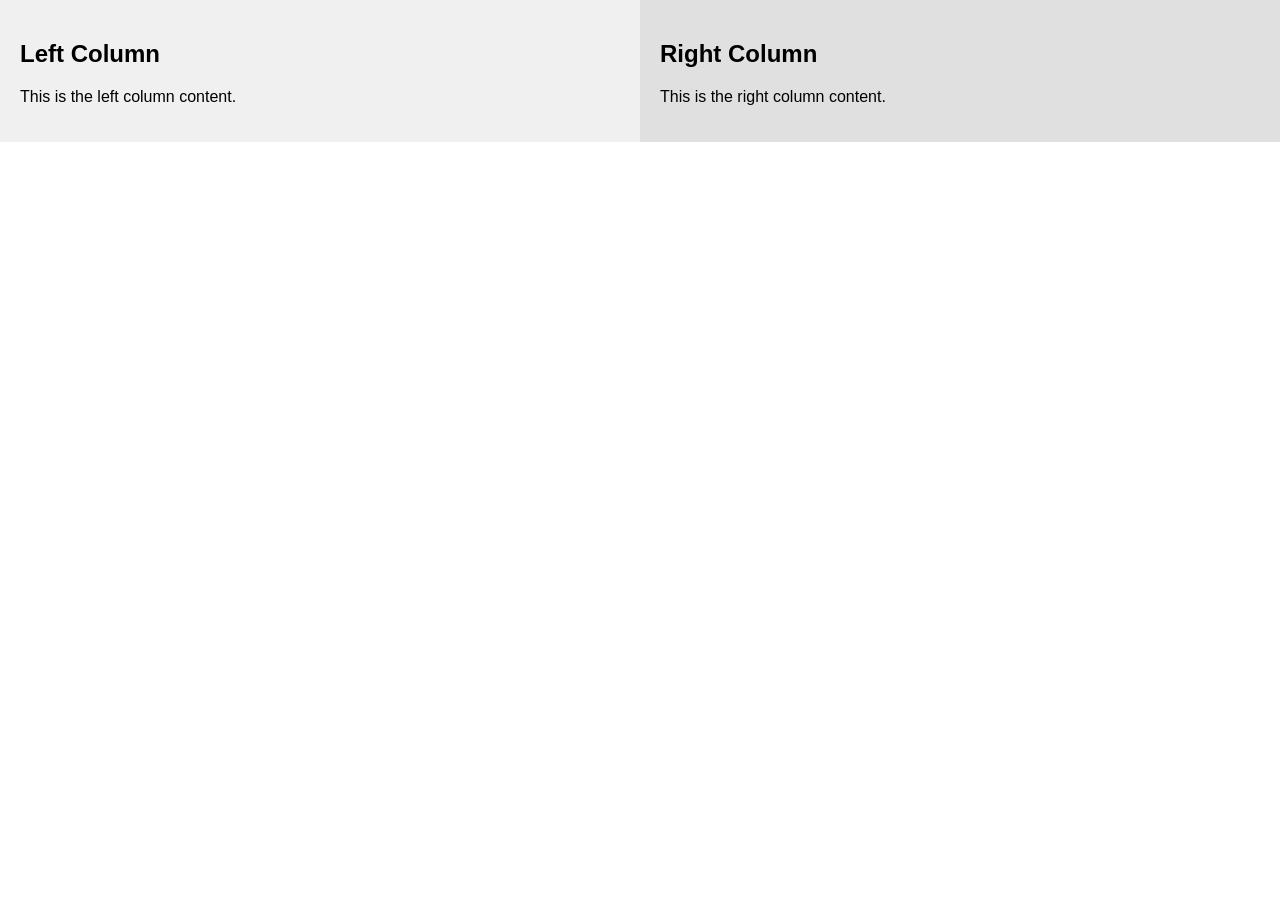
==== index-new-layout.html @ 2c04c504 "Create index-new-layout.html with a two-column layout" ====
<!DOCTYPE html>
<html lang="en">
<head>
    <meta charset="UTF-8">
    <meta name="viewport" content="width=device-width, initial-scale=1.0">
    <title>New Two-Column Layout</title>
    <style>
        body {
            font-family: Arial, sans-serif;
            margin: 0;
            padding: 0;
        }
        .container {
            display: flex;
            flex-direction: row;
        }
        .column {
            flex: 1;
            padding: 20px;
            box-sizing: border-box;
        }
        .column-left {
            background-color: #f0f0f0;
        }
        .column-right {
            background-color: #e0e0e0;
        }
    </style>
</head>
<body>
    <div class="container">
        <div class="column column-left">
            <h2>Left Column</h2>
            <p>This is the left column content.</p>
        </div>
        <div class="column column-right">
            <h2>Right Column</h2>
            <p>This is the right column content.</p>
        </div>
    </div>
</body>
</html>
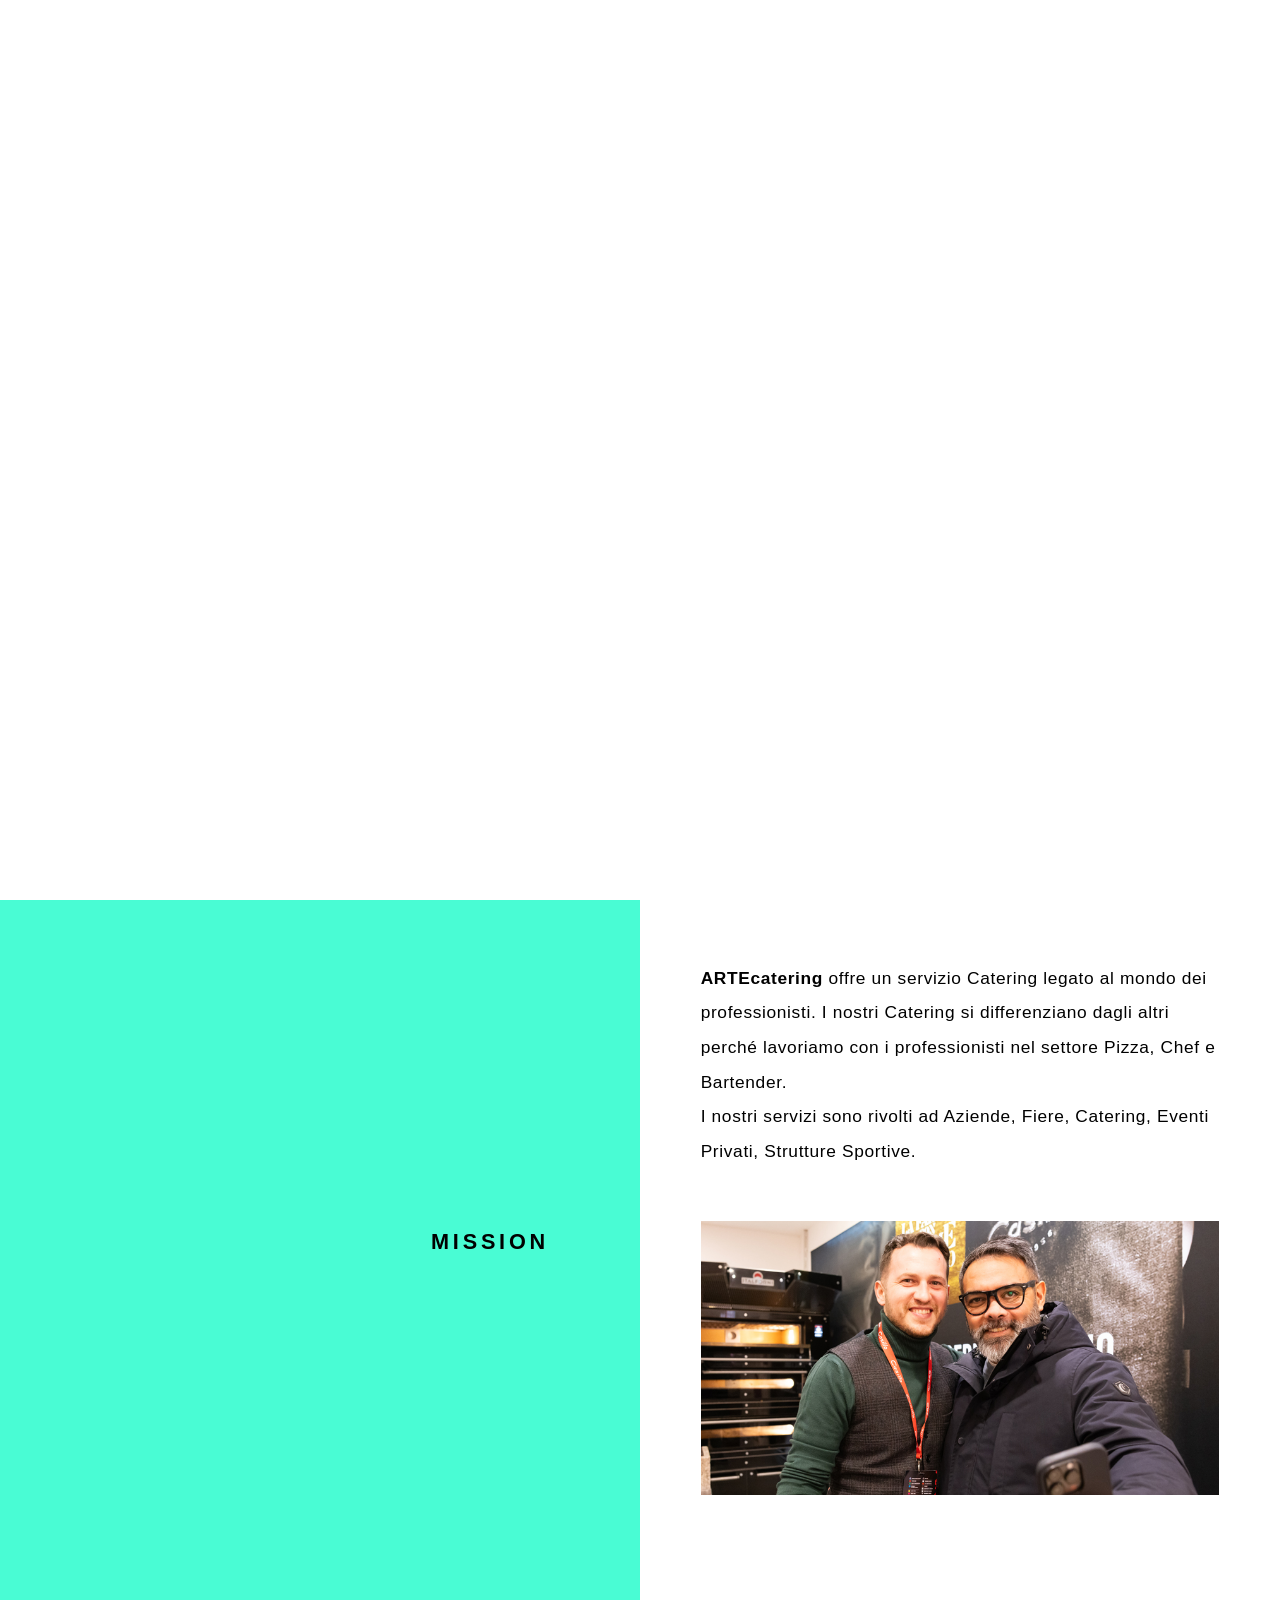
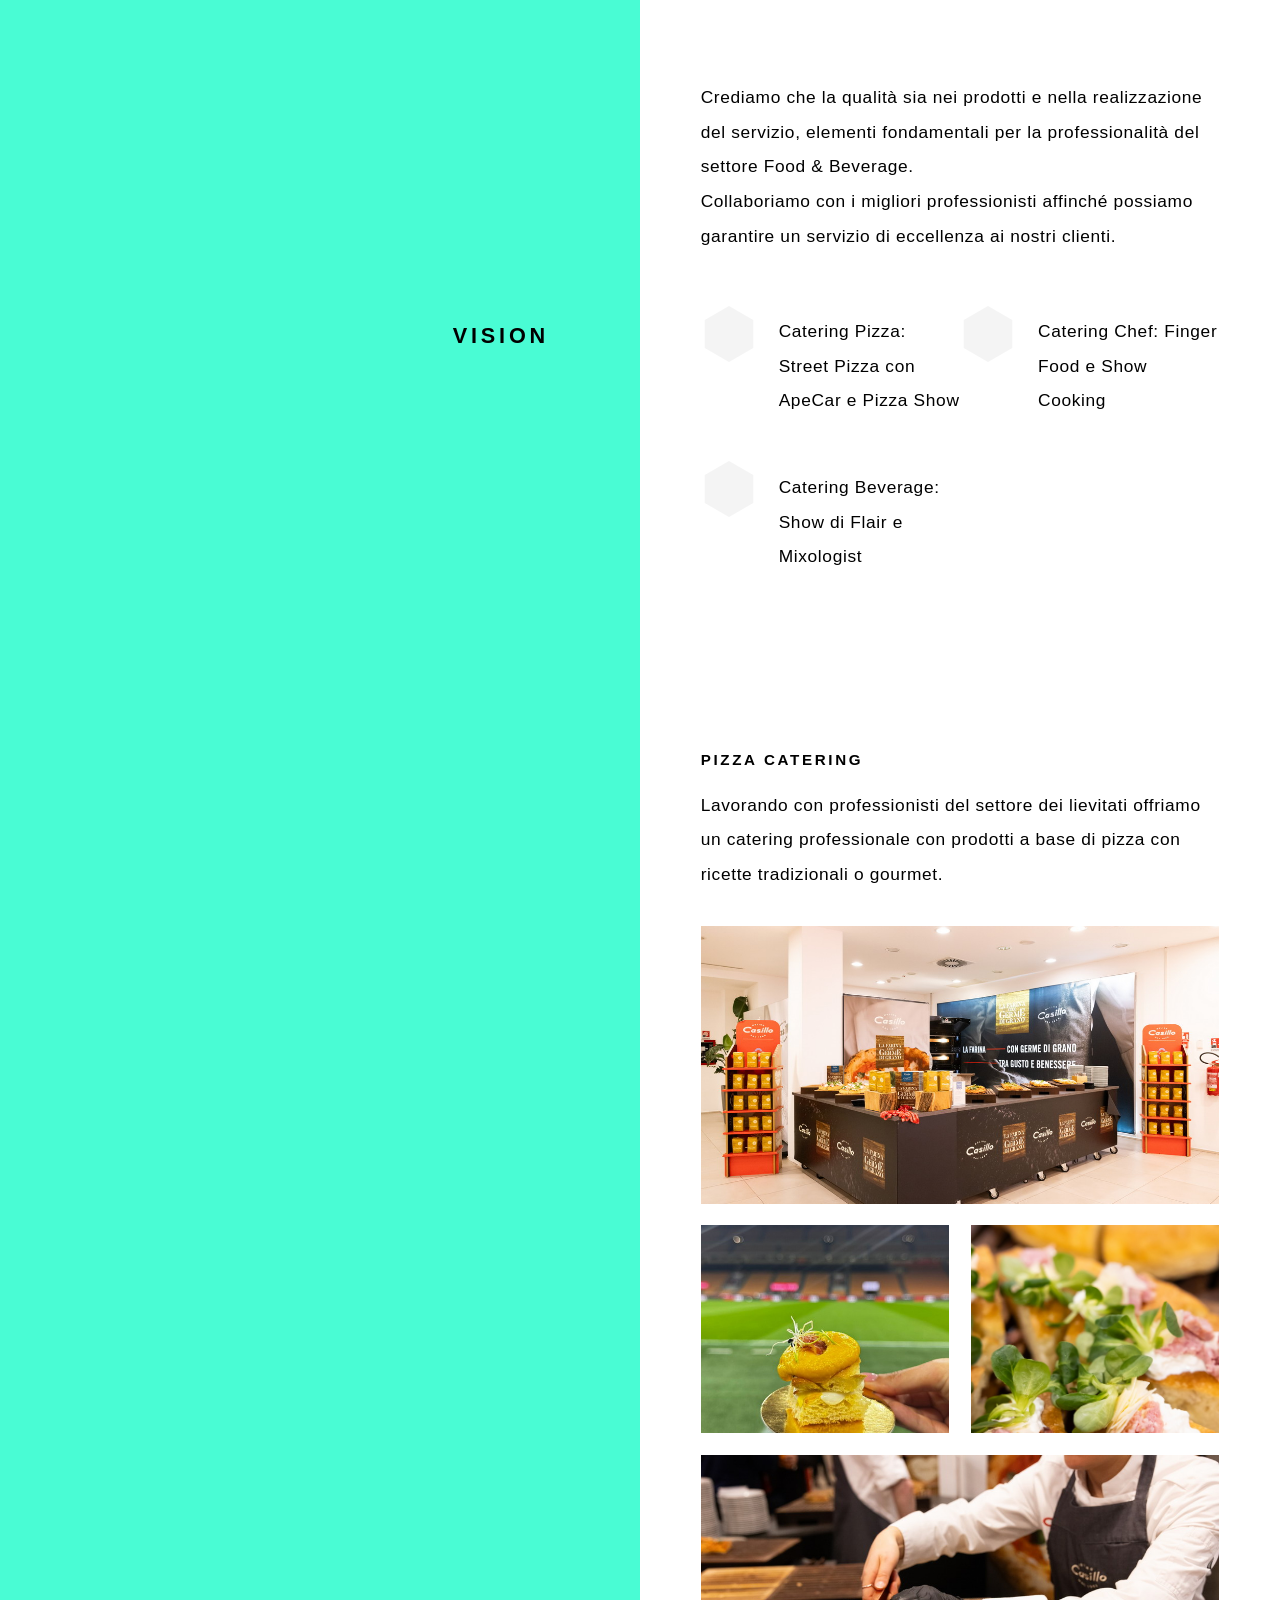
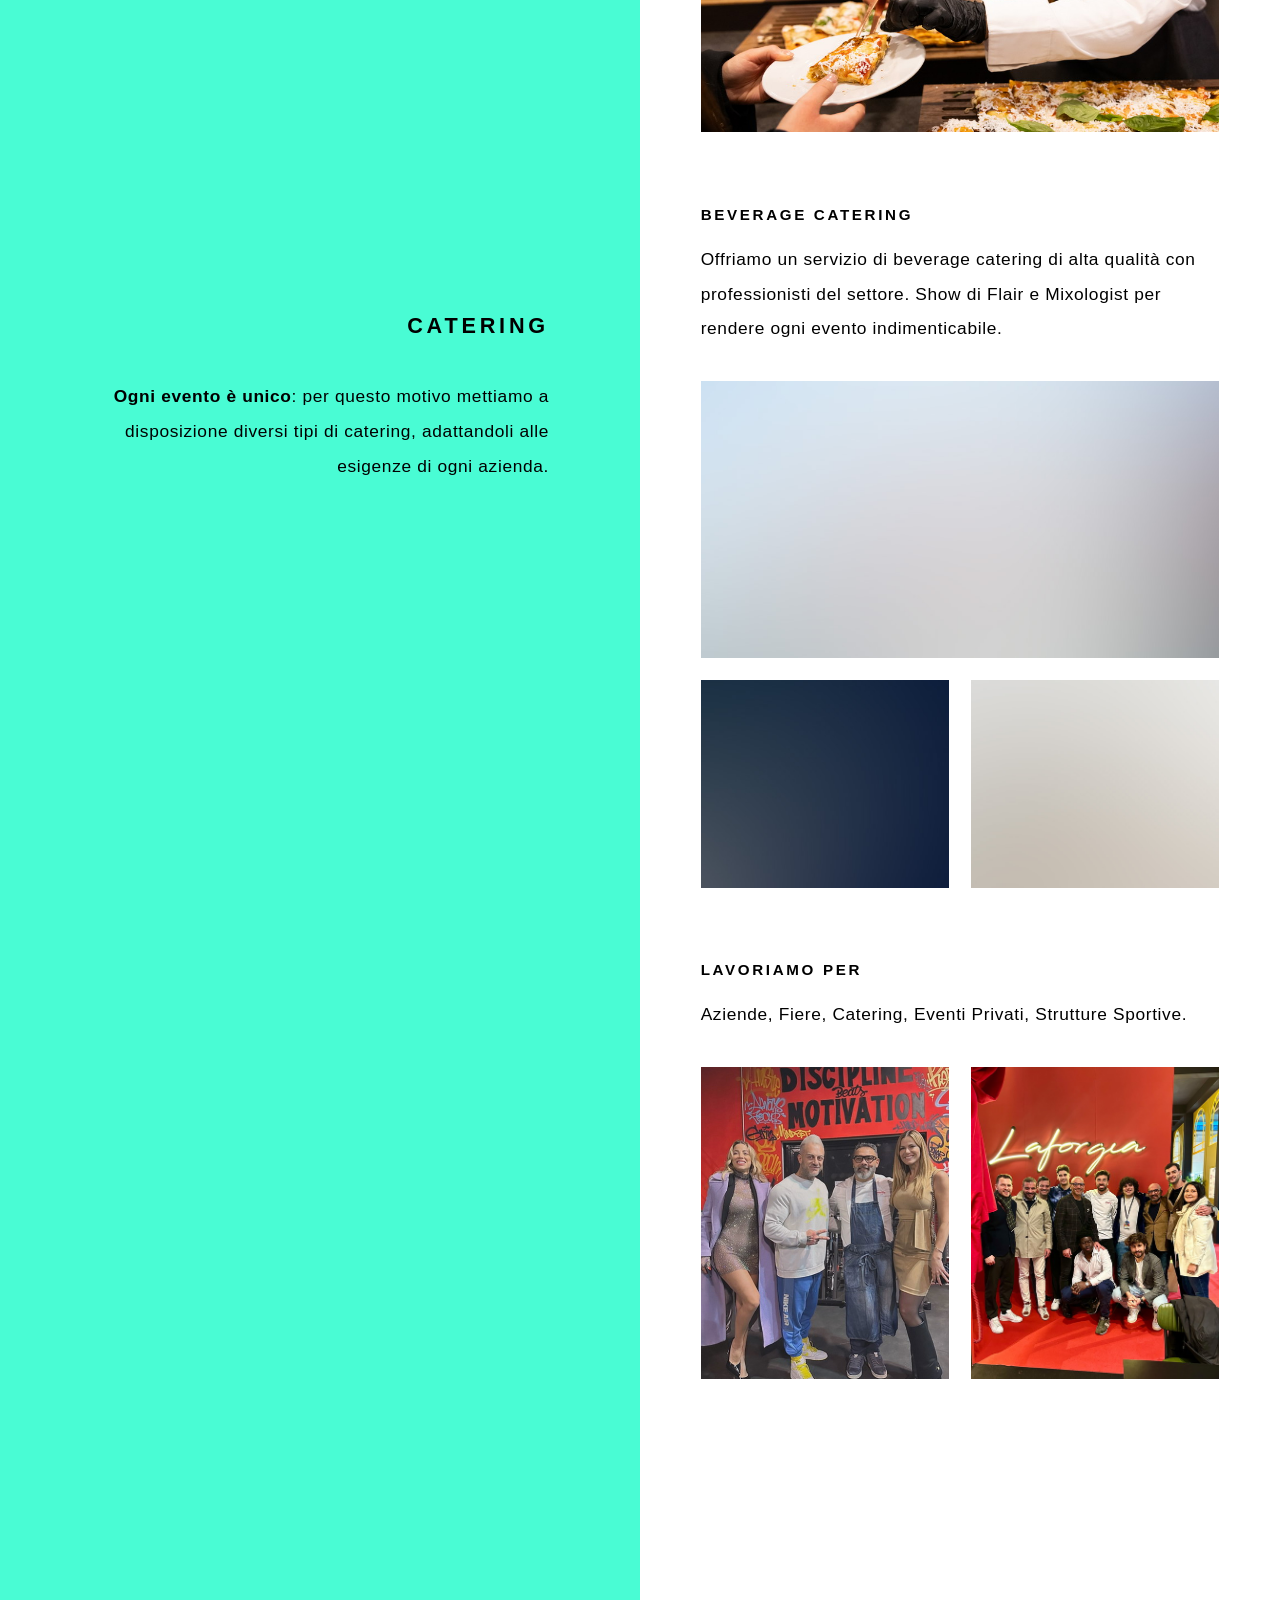
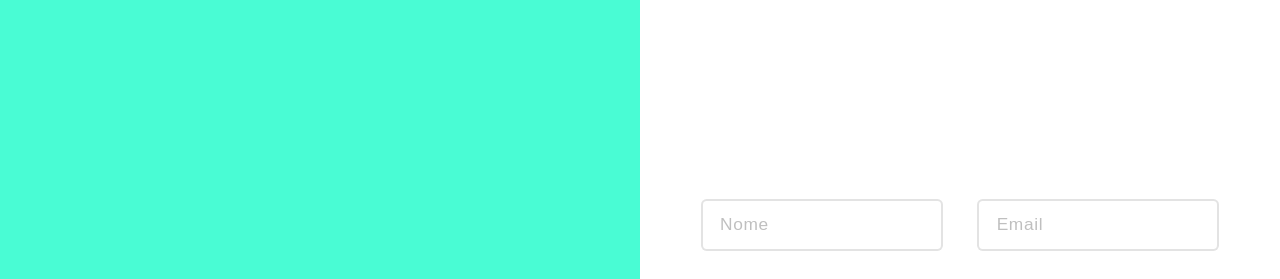
==== commit 2933cb22: "feat: complete two-column restructure with pure CSS and vanilla JS - New index.html: clean 174-line " ====
--- a/index-new-layout.html
+++ b/index-new-layout.html
@@ -1,42 +1,14 @@
 <!DOCTYPE html>
-<html lang="en">
+<html lang="it">
 <head>
     <meta charset="UTF-8">
     <meta name="viewport" content="width=device-width, initial-scale=1.0">
-    <title>New Two-Column Layout</title>
-    <style>
-        body {
-            font-family: Arial, sans-serif;
-            margin: 0;
-            padding: 0;
-        }
-        .container {
-            display: flex;
-            flex-direction: row;
-        }
-        .column {
-            flex: 1;
-            padding: 20px;
-            box-sizing: border-box;
-        }
-        .column-left {
-            background-color: #f0f0f0;
-        }
-        .column-right {
-            background-color: #e0e0e0;
-        }
-    </style>
+    <title>ARTEcatering – New Layout Preview</title>
+    <meta name="description" content="ARTEcatering – preview of the new two-column layout">
+    <!-- Redirects to main index -->
+    <meta http-equiv="refresh" content="0; url=index.html">
 </head>
 <body>
-    <div class="container">
-        <div class="column column-left">
-            <h2>Left Column</h2>
-            <p>This is the left column content.</p>
-        </div>
-        <div class="column column-right">
-            <h2>Right Column</h2>
-            <p>This is the right column content.</p>
-        </div>
-    </div>
+    <p>Redirecting to <a href="index.html">index.html</a>&hellip;</p>
 </body>
 </html>
